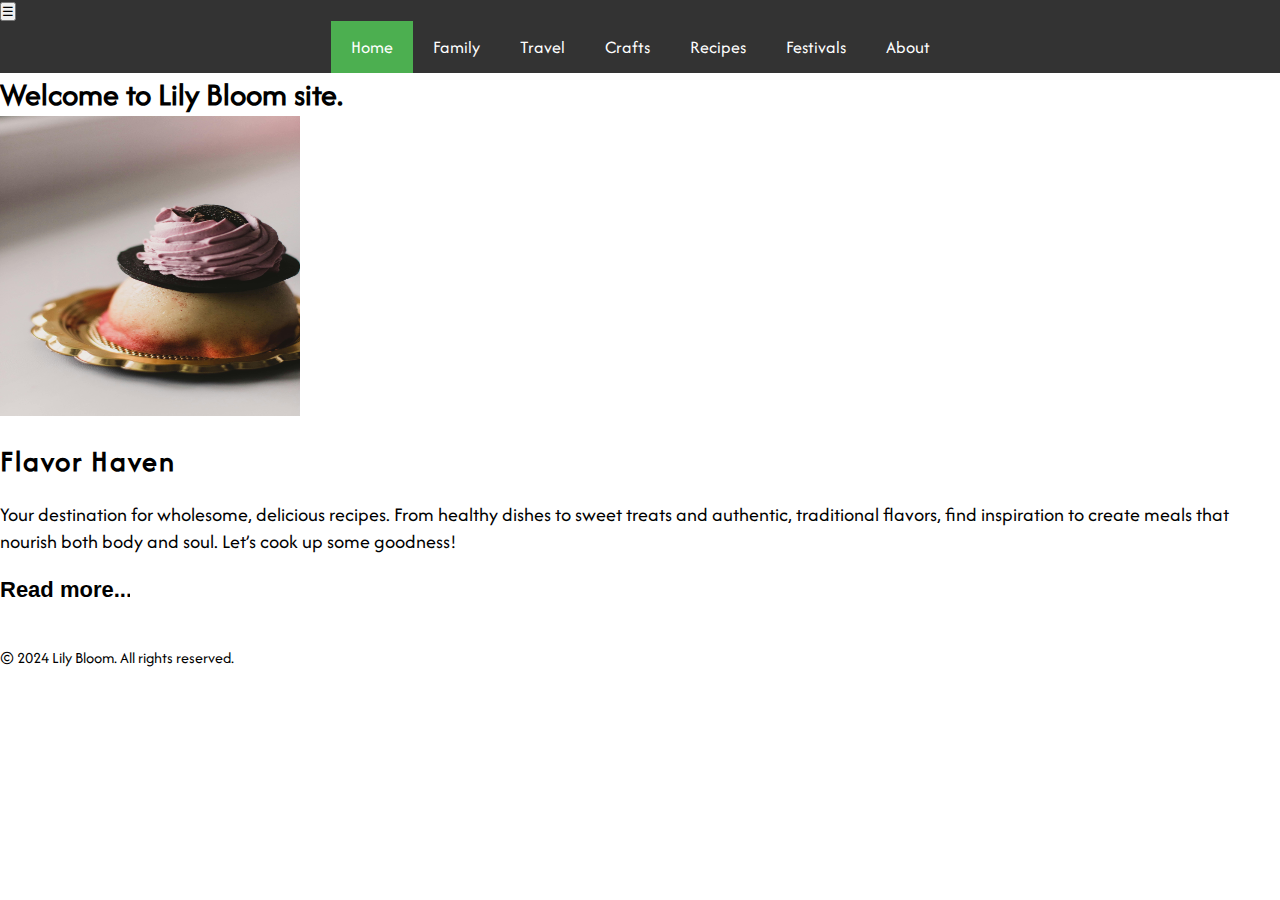
==== index.html @ e08222f2 "checkin progress" ====
<!DOCTYPE html>
<html lang="en">

<head>
    <meta charset="UTF-8">
    <meta name="viewport" content="width=device-width, initial-scale=1.0">
    <title>Lily Bloom</title>
    <link rel="icon" href="./assets/images/lilybloom.png" type="image/png">
    <link rel="stylesheet" href="/assets/styles/index.css">
</head>

<body>
    <header>
        <nav>
            <!-- Mobile Menu Toggle -->
            <button class="menu-toggle" onclick="toggleMenu()">&#9776;</button>

            <!-- Navbar Links -->
            <ul>
                <li><a href="#home" class="active">Home</a></li>
                <li><a href="#family">Family</a></li>
                <li><a href="#travel">Travel</a></li>
                <li><a href="#crafts">Crafts</a></li>
                <li><a href="#recipes">Recipes</a></li>
                <li><a href="#festivals">Festivals</a></li>
                <li><a href="#about">About</a></li>
            </ul>
        </nav>
    </header>
    <main>
        <h1>Welcome to Lily Bloom site.</h1>
        <div>
            <img class="index-image" src="./assets/images/recipes.jpg" alt="">
            <p class="article-title">
                Flavor Haven
            </p>
            <p class="article-desc">
                Your destination for wholesome, delicious recipes. From healthy dishes to sweet treats and authentic,
                traditional flavors, find inspiration to create meals that nourish both body and soul. Let’s cook up
                some goodness!
            </p>
            <div>
                <input type="button" class="article-link" value="Read more..." </div>
            </div>
        </div>
    </main>
    <footer>
        <br>
        <br>
        <div>
             &#169 2024 Lily Bloom. All rights reserved.
        </div>
        <script src="./assets/scripts/index.js"></script>
    </footer>
</body>

</html>
---- assets/styles/index.css ----
/* Reset default styles */
 * {
     margin: 0;
     padding: 0;
     box-sizing: border-box;
 }

 /* Include the TTF font using @font-face */
 @font-face {
     font-family: 'AfacadFlux';
     src: url("../fonts/AfacadFlux.ttf");
     font-weight: normal;
     font-style: normal;
 }

 body {
    font-family: 'AfacadFlux', sans-serif;
 }

 .index-image {
     width: 300px;
     height: 300px;
     transition : opacity .5s,
     width .5s, height .5s;
 }

 .index-image:hover {
    width: 310px;
     height: 310px;
    opacity: .7;
 }

 .article-title {
     font-weight: bold;
     font-size: 30px;
     margin-top: 20px;
     letter-spacing: 2px;
 }

 .article-desc {
     font-size: 20px;
     margin-top: 20px;

 }

 .article-link {
     font-size: 22px;
     font-weight: bold;
     margin-top: 20px;
     width: 130px;
     height: 30px;
     border: none;
     background-color: white;
     transition: box-shadow .15s;
 }

 .article-link:hover {
    box-shadow: 5px 5px 2px rgba(0, 0, 0, 0.15);
 }

 /* Navbar container */
 nav {
     background-color: #333;
     width: 100%;
     overflow: hidden;
 }

 /* Navbar list style */
 ul {
     list-style: none;
     padding: 0;
     margin: 0;
     display: flex;
     justify-content: center;
 }

 /* Navbar links */
 ul li {
     display: inline;
 }

 ul li a {
     display: block;
     padding: 14px 20px;
     text-decoration: none;
     color: white;
     text-align: center;
     font-size: 18px;
 }

 ul li a:hover {
     background-color: #575757;
 }

 /* Active state for the link */
 ul li a.active {
     background-color: #4CAF50;
 }

 /* Responsive: Mobile first */
 @media screen and (max-width: 768px) {
     nav {
         background-color: #333;
     }

     ul {
         flex-direction: column;
         align-items: center;
         width: 100%;
     }

     ul li a {
         padding: 12px 20px;
         width: 100%;
         text-align: left;
     }

     /* Burger icon for mobile */
     .menu-toggle {
         display: block;
         background-color: #333;
         color: white;
         padding: 10px 15px;
         border: none;
         font-size: 24px;
         cursor: pointer;
     }

     ul {
         display: none;
         /* Hide menu items by default */
         width: 100%;
     }

     ul.active {
         display: flex;
     }
 }

 /* Show menu when burger icon is clicked */
 .menu-toggle.open+ul {
     display: flex !important;
 }
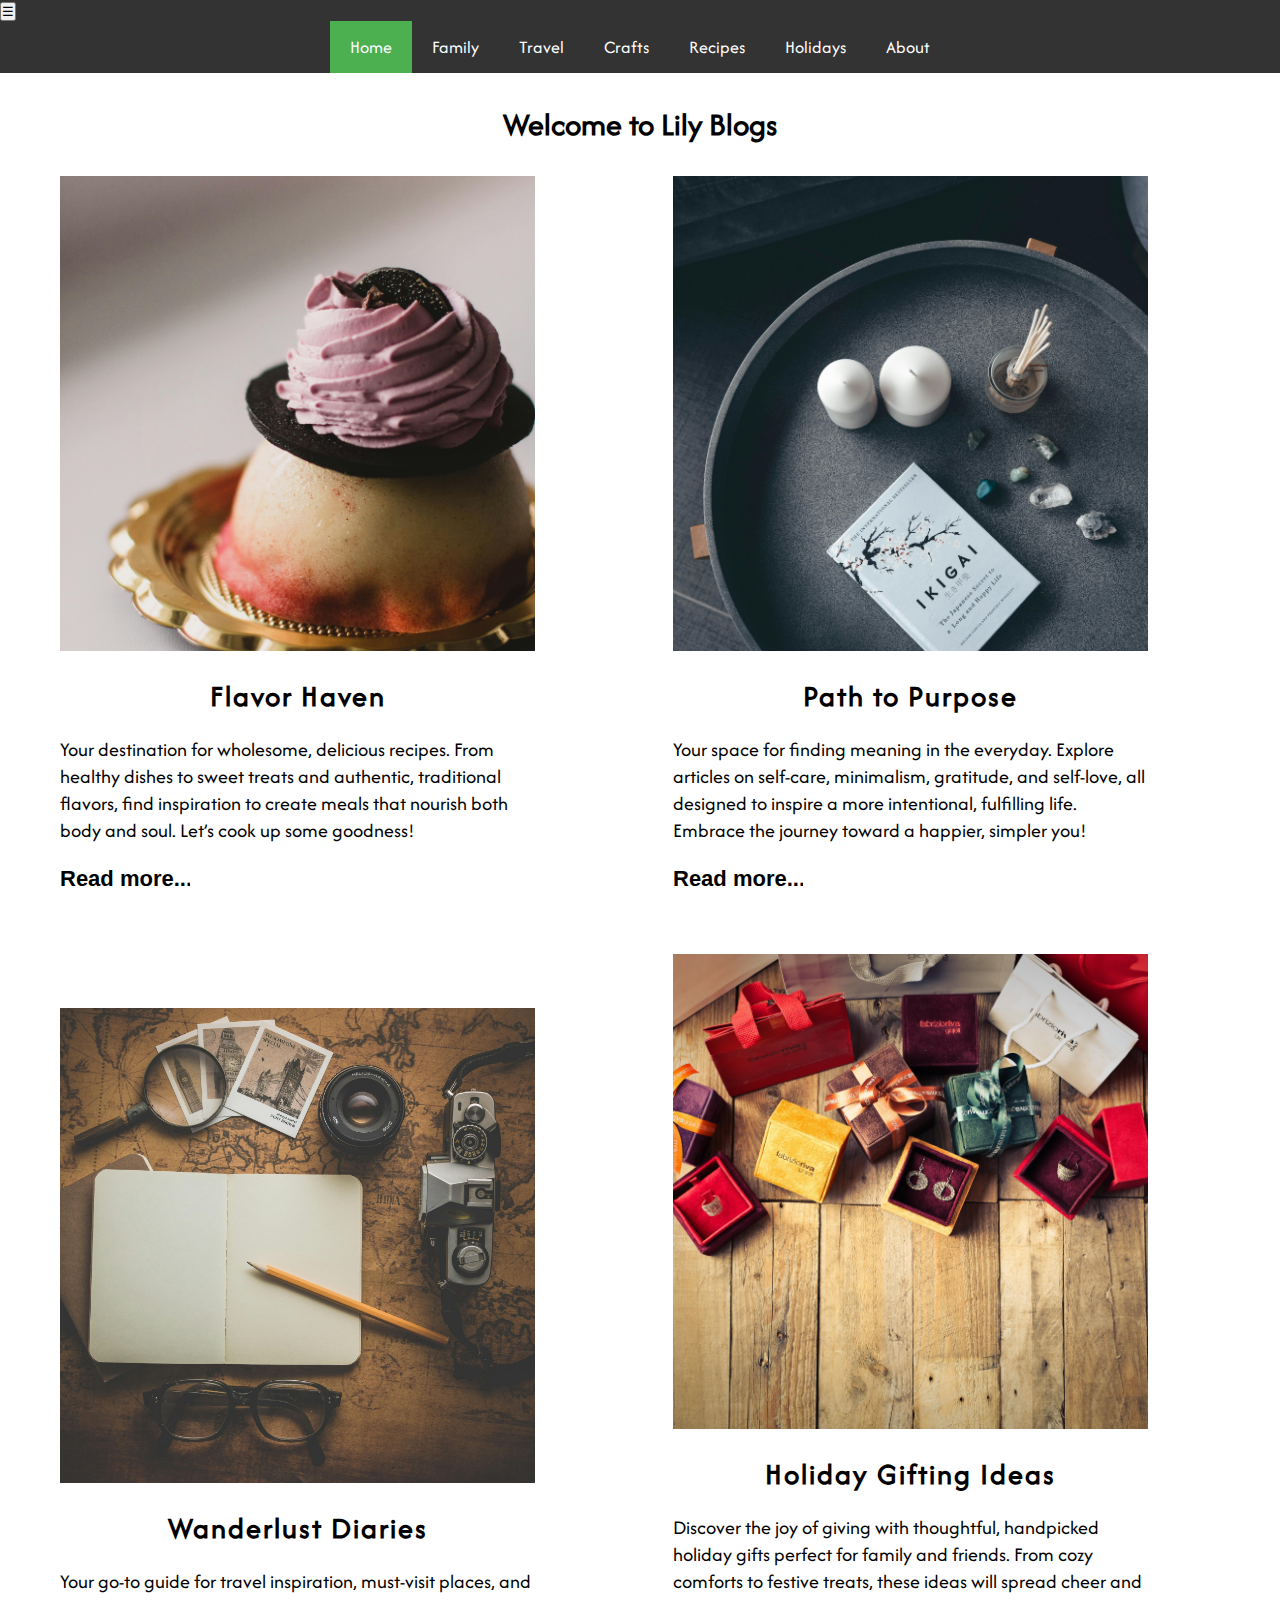
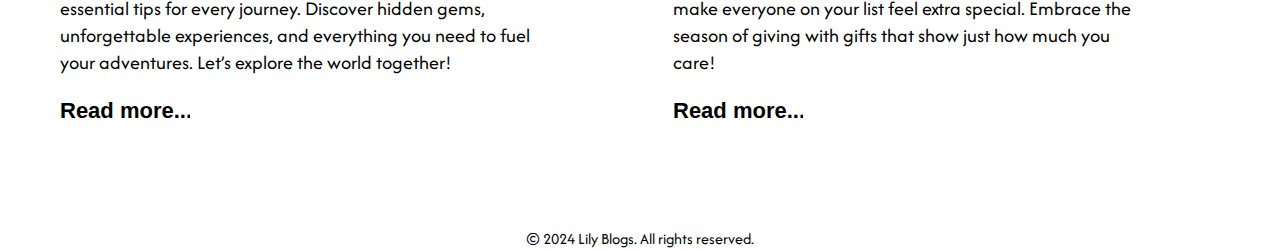
==== commit 8be0bad8: "update content" ====
--- a/index.html
+++ b/index.html
@@ -4,7 +4,7 @@
 <head>
     <meta charset="UTF-8">
     <meta name="viewport" content="width=device-width, initial-scale=1.0">
-    <title>Lily Bloom</title>
+    <title>Lily's </title>
     <link rel="icon" href="./assets/images/lilybloom.png" type="image/png">
     <link rel="stylesheet" href="/assets/styles/index.css">
 </head>
@@ -22,15 +22,17 @@
                 <li><a href="#travel">Travel</a></li>
                 <li><a href="#crafts">Crafts</a></li>
                 <li><a href="#recipes">Recipes</a></li>
-                <li><a href="#festivals">Festivals</a></li>
+                <li><a href="#holidays">Holidays</a></li>
                 <li><a href="#about">About</a></li>
             </ul>
         </nav>
+        <div style="text-align:center; margin:30px">
+            <h1>Welcome to Lily Blogs</h1>
+        </div>
     </header>
     <main>
-        <h1>Welcome to Lily Bloom site.</h1>
-        <div>
-            <img class="index-image" src="./assets/images/recipes.jpg" alt="">
+        <div class="article-container">
+            <img class="article-thumbnail" src="./assets/images/recipes.jpg" alt="">
             <p class="article-title">
                 Flavor Haven
             </p>
@@ -43,12 +45,54 @@
                 <input type="button" class="article-link" value="Read more..." </div>
             </div>
         </div>
+        <div class="article-container">
+            <img class="article-thumbnail" src="./assets/images/purpose.jpg" alt="">
+            <p class="article-title">
+                Path to Purpose
+            </p>
+            <p class="article-desc">
+                Your space for finding meaning in the everyday. Explore articles on self-care, minimalism, gratitude,
+                and self-love, all designed to inspire a more intentional, fulfilling life. Embrace the journey toward a
+                happier, simpler you!
+            </p>
+            <div>
+                <input type="button" class="article-link" value="Read more..." </div>
+            </div>
+        </div>
+        <div class="article-container">
+            <img class="article-thumbnail" src="./assets/images/wanderlust.jpg" alt="">
+            <p class="article-title">
+                Wanderlust Diaries
+            </p>
+            <p class="article-desc">
+                Your go-to guide for travel inspiration, must-visit places, and essential tips for every journey.
+                Discover hidden gems, unforgettable experiences, and everything you need to fuel your adventures. Let’s
+                explore the world together!
+            </p>
+            <div>
+                <input type="button" class="article-link" value="Read more..." </div>
+            </div>
+        </div>
+        <div class="article-container">
+            <img class="article-thumbnail" src="./assets/images/holidaygift.jpg" alt="">
+            <p class="article-title">
+                Holiday Gifting Ideas
+            </p>
+            <p class="article-desc">
+                Discover the joy of giving with thoughtful, handpicked holiday gifts perfect for family and friends.
+                From cozy comforts to festive treats, these ideas will spread cheer and make everyone on your list feel
+                extra special. Embrace the season of giving with gifts that show just how much you care!
+            </p>
+            <div>
+                <input type="button" class="article-link" value="Read more..." </div>
+            </div>
+        </div>
     </main>
     <footer>
         <br>
         <br>
-        <div>
-             &#169 2024 Lily Bloom. All rights reserved.
+        <div style="text-align:center">
+            &#169 2024 Lily Blogs. All rights reserved.
         </div>
         <script src="./assets/scripts/index.js"></script>
     </footer>
--- a/assets/styles/index.css
+++ b/assets/styles/index.css
@@ -14,33 +14,42 @@
  }
 
  body {
-    font-family: 'AfacadFlux', sans-serif;
+     font-family: 'AfacadFlux', sans-serif;
  }
 
- .index-image {
-     width: 300px;
-     height: 300px;
-     transition : opacity .5s,
-     width .5s, height .5s;
+ .article-container {
+     width: 550px;
+     display: inline-block;
+     margin-left: 60px;
+     margin-bottom: 60px;
  }
 
- .index-image:hover {
-    width: 310px;
-     height: 310px;
-    opacity: .7;
+ .article-thumbnail {
+     width: 475px;
+     height: 475px;
+     object-fit: cover;
+     align-content: center;
+     transition: opacity .15s;
+ }
+
+ .article-thumbnail:hover {
+     opacity: .7;
+     cursor: pointer;
  }
 
  .article-title {
      font-weight: bold;
      font-size: 30px;
+     width: 475px;
      margin-top: 20px;
      letter-spacing: 2px;
+     text-align: center;
  }
 
  .article-desc {
      font-size: 20px;
      margin-top: 20px;
-
+     width: 475px;
  }
 
  .article-link {
@@ -55,7 +64,8 @@
  }
 
  .article-link:hover {
-    box-shadow: 5px 5px 2px rgba(0, 0, 0, 0.15);
+     box-shadow: 5px 5px 2px rgba(0, 0, 0, 0.15);
+     cursor: pointer
  }
 
  /* Navbar container */
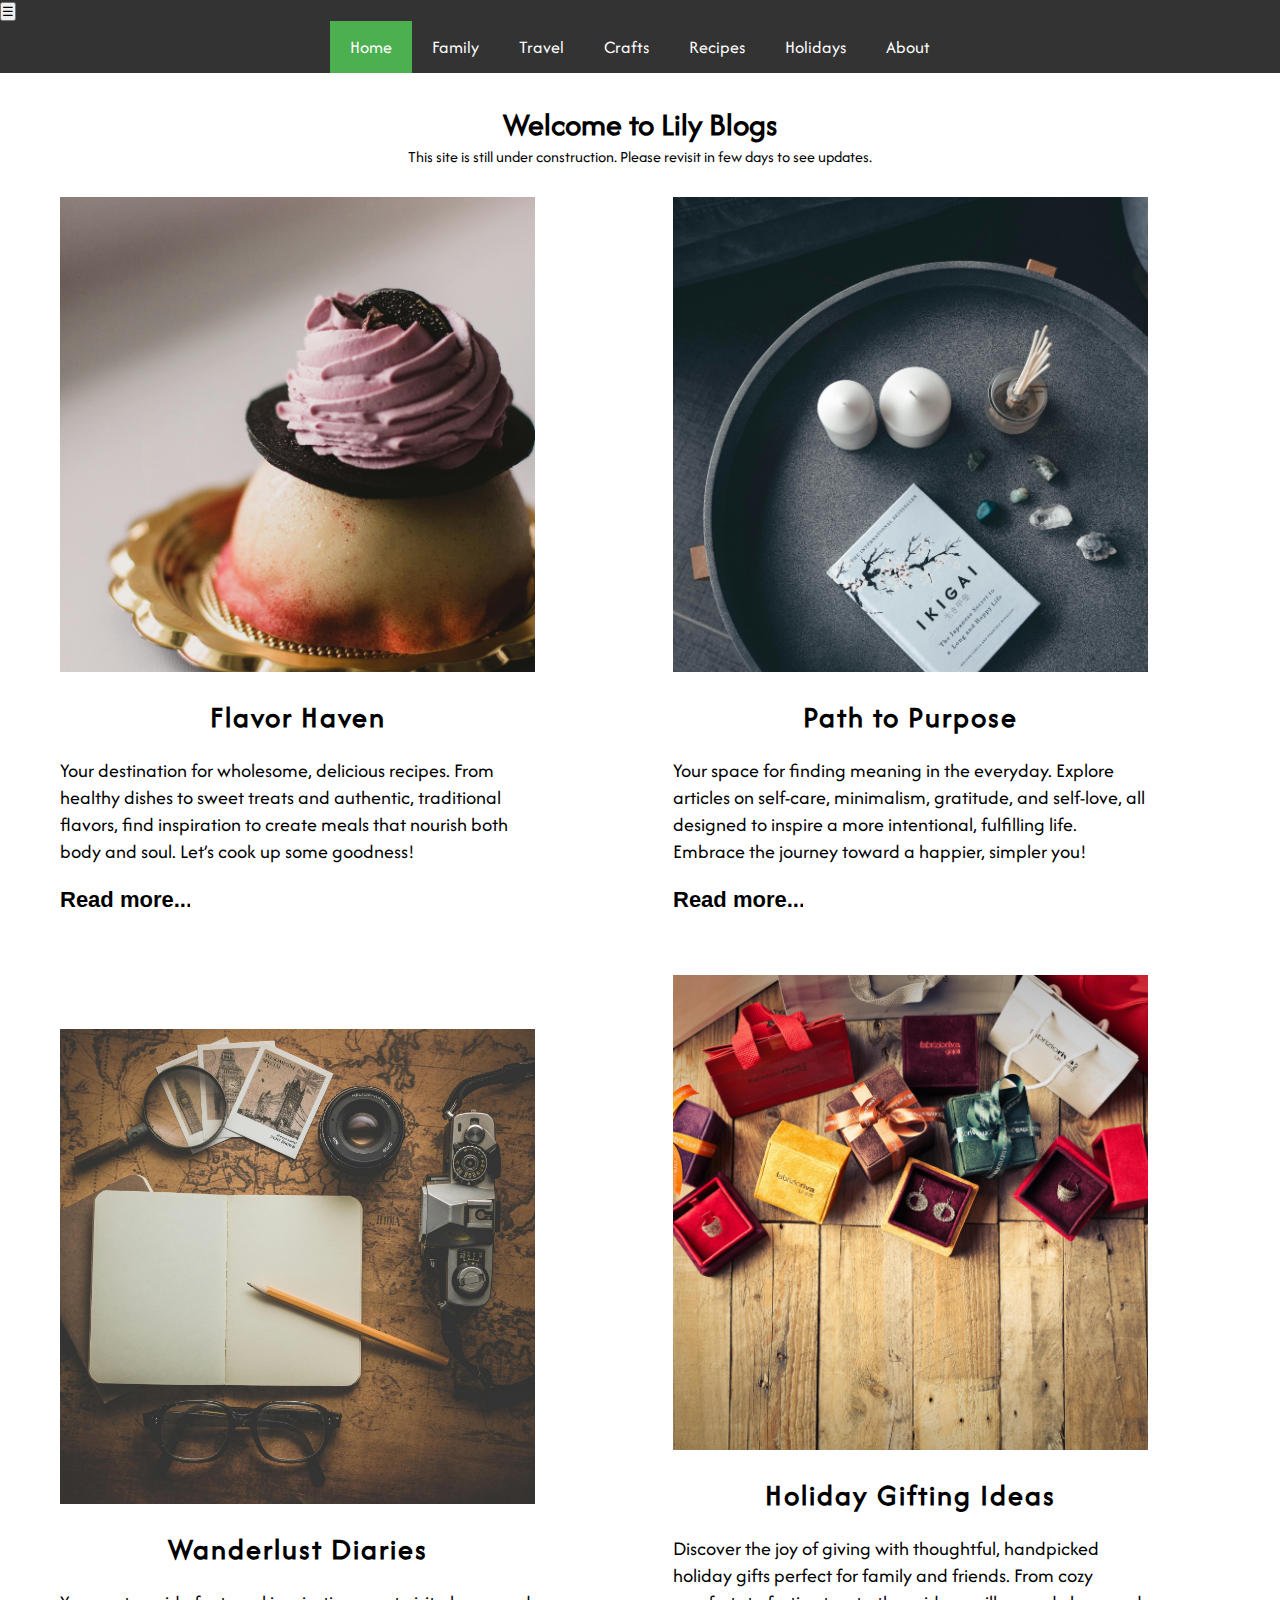
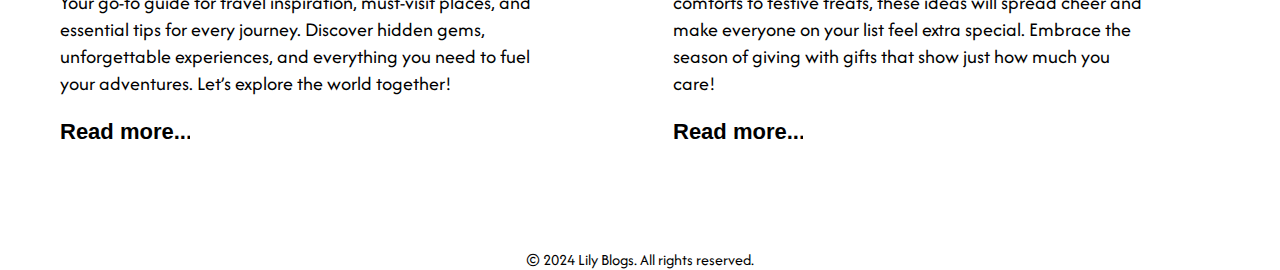
==== commit c806df89: "fix styles" ====
--- a/index.html
+++ b/index.html
@@ -6,7 +6,7 @@
     <meta name="viewport" content="width=device-width, initial-scale=1.0">
     <title>Lily's </title>
     <link rel="icon" href="./assets/images/lilybloom.png" type="image/png">
-    <link rel="stylesheet" href="/assets/styles/index.css">
+    <link rel="stylesheet" href="./assets/styles/index.css">
 </head>
 
 <body>
@@ -28,6 +28,8 @@
         </nav>
         <div style="text-align:center; margin:30px">
             <h1>Welcome to Lily Blogs</h1>
+            <p>This site is still under construction. Please revisit in few days to see updates.</h1>
+
         </div>
     </header>
     <main>
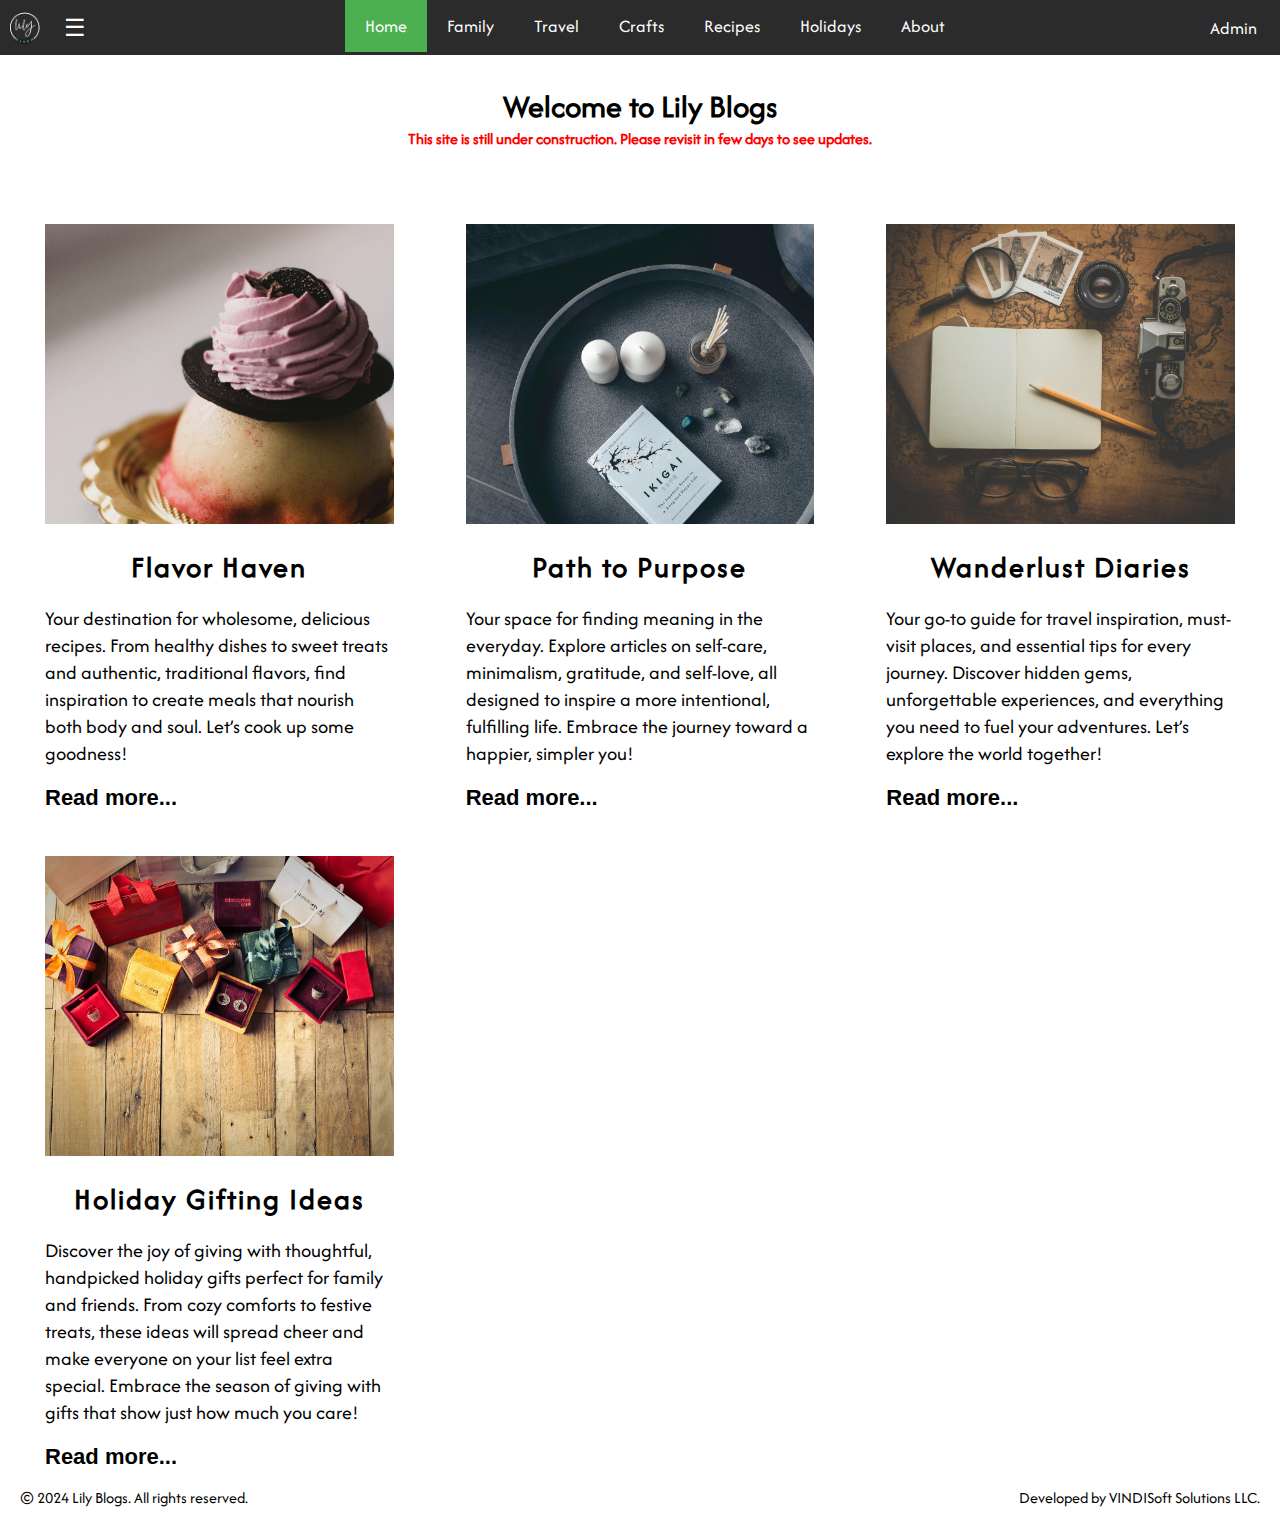
==== commit 66fde578: "footer" ====
--- a/index.html
+++ b/index.html
@@ -11,93 +11,130 @@
 
 <body>
     <header>
-        <nav>
-            <!-- Mobile Menu Toggle -->
-            <button class="menu-toggle" onclick="toggleMenu()">&#9776;</button>
-
-            <!-- Navbar Links -->
-            <ul>
-                <li><a href="#home" class="active">Home</a></li>
-                <li><a href="#family">Family</a></li>
-                <li><a href="#travel">Travel</a></li>
-                <li><a href="#crafts">Crafts</a></li>
-                <li><a href="#recipes">Recipes</a></li>
-                <li><a href="#holidays">Holidays</a></li>
-                <li><a href="#about">About</a></li>
-            </ul>
-        </nav>
+        <div class="header">
+            <div class="left-section">
+                <img height="50px" src="/assets/images/lilybloom_trans.png">
+                <input type="button" class="hamburger-menu" value="&#9776;">
+            </div>
+            <div class="middle-section">
+                <ul>
+                    <li><a href="#home" class="active">Home</a></li>
+                    <li><a href="#family">Family</a></li>
+                    <li><a href="#travel">Travel</a></li>
+                    <li><a href="#crafts">Crafts</a></li>
+                    <li><a href="#recipes">Recipes</a></li>
+                    <li><a href="#holidays">Holidays</a></li>
+                    <li><a href="#about">About</a></li>
+                </ul>
+            </div>
+            <div class="right-section">
+                Admin
+            </div>
+        </div>
         <div style="text-align:center; margin:30px">
             <h1>Welcome to Lily Blogs</h1>
-            <p>This site is still under construction. Please revisit in few days to see updates.</h1>
+
+            <h4 style="color:red;">This site is still under construction. Please revisit in few days to see updates.
+            </h4>
 
         </div>
     </header>
-    <main>
-        <div class="article-container">
-            <img class="article-thumbnail" src="./assets/images/recipes.jpg" alt="">
-            <p class="article-title">
-                Flavor Haven
-            </p>
-            <p class="article-desc">
-                Your destination for wholesome, delicious recipes. From healthy dishes to sweet treats and authentic,
-                traditional flavors, find inspiration to create meals that nourish both body and soul. Let’s cook up
-                some goodness!
-            </p>
-            <div>
-                <input type="button" class="article-link" value="Read more..." </div>
+    <main class="main">
+        <div class="articles-grid">
+            <div class="container-grid">
+                <div class="article-container">
+                    <img class="article-thumbnail" src="./assets/images/recipes.jpg" alt="">
+                </div>
+                <div>
+                    <p class="article-title">
+                        Flavor Haven
+                    </p>
+                </div>
+                <div>
+                    <p class="article-desc">
+                        Your destination for wholesome, delicious recipes. From healthy dishes to sweet treats and
+                        authentic, traditional flavors, find inspiration to create meals that nourish both body and
+                        soul. Let’s cook up some goodness!
+                    </p>
+                </div>
+                <div class="article-link">
+                    <input type="button" class="read-more" value="Read more..." </div>
+                </div>
             </div>
-        </div>
-        <div class="article-container">
-            <img class="article-thumbnail" src="./assets/images/purpose.jpg" alt="">
-            <p class="article-title">
-                Path to Purpose
-            </p>
-            <p class="article-desc">
-                Your space for finding meaning in the everyday. Explore articles on self-care, minimalism, gratitude,
-                and self-love, all designed to inspire a more intentional, fulfilling life. Embrace the journey toward a
-                happier, simpler you!
-            </p>
-            <div>
-                <input type="button" class="article-link" value="Read more..." </div>
+            <div class="container-grid">
+                <div class="article-container">
+                    <img class="article-thumbnail" src="./assets/images/purpose.jpg" alt="">
+                </div>
+                <div>
+                    <p class="article-title">
+                        Path to Purpose
+                    </p>
+                </div>
+                <div>
+                    <p class="article-desc">
+                        Your space for finding meaning in the everyday. Explore articles on self-care, minimalism,
+                        gratitude, and self-love, all designed to inspire a more intentional, fulfilling life. Embrace
+                        the journey
+                        toward a happier, simpler you!
+                    </p>
+                </div>
+                <div class="article-link">
+                    <input type="button" class="read-more" value="Read more..." </div>
+                </div>
             </div>
-        </div>
-        <div class="article-container">
-            <img class="article-thumbnail" src="./assets/images/wanderlust.jpg" alt="">
-            <p class="article-title">
-                Wanderlust Diaries
-            </p>
-            <p class="article-desc">
-                Your go-to guide for travel inspiration, must-visit places, and essential tips for every journey.
-                Discover hidden gems, unforgettable experiences, and everything you need to fuel your adventures. Let’s
-                explore the world together!
-            </p>
-            <div>
-                <input type="button" class="article-link" value="Read more..." </div>
+            <div class="container-grid">
+                <div class="article-container">
+                    <img class="article-thumbnail" src="./assets/images/wanderlust.jpg" alt="">
+                </div>
+                <div>
+                    <p class="article-title">
+                        Wanderlust Diaries
+                    </p>
+                </div>
+                <div>
+                    <p class="article-desc">
+                        Your go-to guide for travel inspiration, must-visit places, and essential tips for every
+                        journey. Discover hidden gems, unforgettable experiences, and everything you need to fuel your
+                        adventures. Let’s explore the world together!
+                    </p>
+                </div>
+                <div class="article-link">
+                    <input type="button" class="read-more" value="Read more..." </div>
+                </div>
             </div>
-        </div>
-        <div class="article-container">
-            <img class="article-thumbnail" src="./assets/images/holidaygift.jpg" alt="">
-            <p class="article-title">
-                Holiday Gifting Ideas
-            </p>
-            <p class="article-desc">
-                Discover the joy of giving with thoughtful, handpicked holiday gifts perfect for family and friends.
-                From cozy comforts to festive treats, these ideas will spread cheer and make everyone on your list feel
-                extra special. Embrace the season of giving with gifts that show just how much you care!
-            </p>
-            <div>
-                <input type="button" class="article-link" value="Read more..." </div>
+            <div class="container-grid">
+                <div class="article-container">
+                    <img class="article-thumbnail" src="./assets/images/holidaygift.jpg" alt="">
+                </div>
+                <div>
+                    <p class="article-title">
+                        Holiday Gifting Ideas
+                    </p>
+                </div>
+                <div>
+                    <p class="article-desc">
+                        Discover the joy of giving with thoughtful, handpicked holiday gifts perfect for family and
+                        friends. From cozy comforts to festive treats, these ideas will spread cheer and make everyone
+                        on
+                        your
+                        list feel extra special. Embrace the season of giving with gifts that show just how much you
+                        care!
+                    </p>
+                </div>
+                <div class="article-link">
+                    <input type="button" class="read-more" value="Read more..." </div>
+                </div>
             </div>
+
         </div>
     </main>
-    <footer>
-        <br>
-        <br>
+    <footer class="footer">
         <div style="text-align:center">
             &#169 2024 Lily Blogs. All rights reserved.
         </div>
-        <script src="./assets/scripts/index.js"></script>
+        <div>Developed by VINDISoft Solutions LLC.</div>
     </footer>
+    <script src="./assets/scripts/index.js"></script>
 </body>
 
 </html>--- a/assets/styles/index.css
+++ b/assets/styles/index.css
@@ -15,20 +15,114 @@
 
  body {
      font-family: 'AfacadFlux', sans-serif;
- }
-
+     display: flex;
+     flex-direction: column;
+     min-height: 100vh;
+ }
+
+ .header {
+    position:sticky;
+    top: 0px;
+    left: 0px;
+    right: 0px;
+    height: 55px;
+    display: flex;
+    flex-direction: row;
+    justify-content: space-between;
+    background-color: rgb(43, 43, 43);
+ }
+
+ .main {
+    flex: 1;
+ }
+
+ .footer {
+    height: 55px;
+    display: flex;
+    justify-content: space-between;
+    align-items: center;
+    margin-left: 20px;
+    margin-right: 20px;
+ }
+
+ .left-section {
+    width:100px;
+    display: flex;
+    align-items: center;
+    align-items: left;
+ }
+
+ .middle-section {
+    flex: 1;
+    margin-left: 50px;
+    margin-right: 50px;
+    max-width: 300px;
+
+ }
+
+ .right-section {
+    width: 70px;
+    display: flex;
+    align-items: center;
+    font-size: 18px;
+    height: 100%;
+    color: white;
+    background-color:rgb(43, 43, 43);
+    border: none;
+ }
+
+ .hamburger-menu {
+    font-size: 24px;
+    justify-content: center;
+    height: 50px;
+    width: 50px;
+    color: white;
+    background-color:rgb(43, 43, 43);
+    border: none;
+
+ }
+
+ .articles-grid {
+    display: grid;
+    grid-template-columns: repeat(3, 1fr);
+    column-gap: 8vh;
+    margin-left:5vh;
+    margin-right:5vh
+ }
+
+ @media (min-width: 1600px) {
+    .articles-grid {
+        grid-template-columns: repeat(4, 1fr);
+    }
+ }
+
+ @media (max-width: 1200px) {
+    .articles-grid {
+        grid-template-columns: repeat(2, 1fr);
+    }
+ }
+
+ @media (max-width: 600px) {
+    .articles-grid {
+        grid-template-columns: 1fr;
+    }
+ }
+
+ .container-grid {
+    display: grid;
+    grid-template-columns: 1fr;
+    row-gap: 2vh;
+    margin-top: 5vh;
+ }
  .article-container {
-     width: 550px;
-     display: inline-block;
-     margin-left: 60px;
-     margin-bottom: 60px;
+     vertical-align: top;
  }
 
  .article-thumbnail {
-     width: 475px;
-     height: 475px;
      object-fit: cover;
      align-content: center;
+     width:100%;
+     height:300px;
      transition: opacity .15s;
  }
 
@@ -40,33 +134,43 @@
  .article-title {
      font-weight: bold;
      font-size: 30px;
-     width: 475px;
-     margin-top: 20px;
+     overflow: hidden;
      letter-spacing: 2px;
      text-align: center;
  }
 
  .article-desc {
      font-size: 20px;
-     margin-top: 20px;
-     width: 475px;
+     overflow: hidden;
+     text-overflow: ellipsis;
  }
 
  .article-link {
-     font-size: 22px;
-     font-weight: bold;
-     margin-top: 20px;
-     width: 130px;
-     height: 30px;
      border: none;
-     background-color: white;
      transition: box-shadow .15s;
- }
-
- .article-link:hover {
+     height: 100%;
+     
+ }
+
+ .read-more {
+    font-size: 22px;
+    font-weight: bold;
+    background-color: white;
+    border: none;
+ }
+
+ .read-more:hover {
      box-shadow: 5px 5px 2px rgba(0, 0, 0, 0.15);
      cursor: pointer
  }
+
+
+ /**********
+
+
+
+
+ ***********/
 
  /* Navbar container */
  nav {
